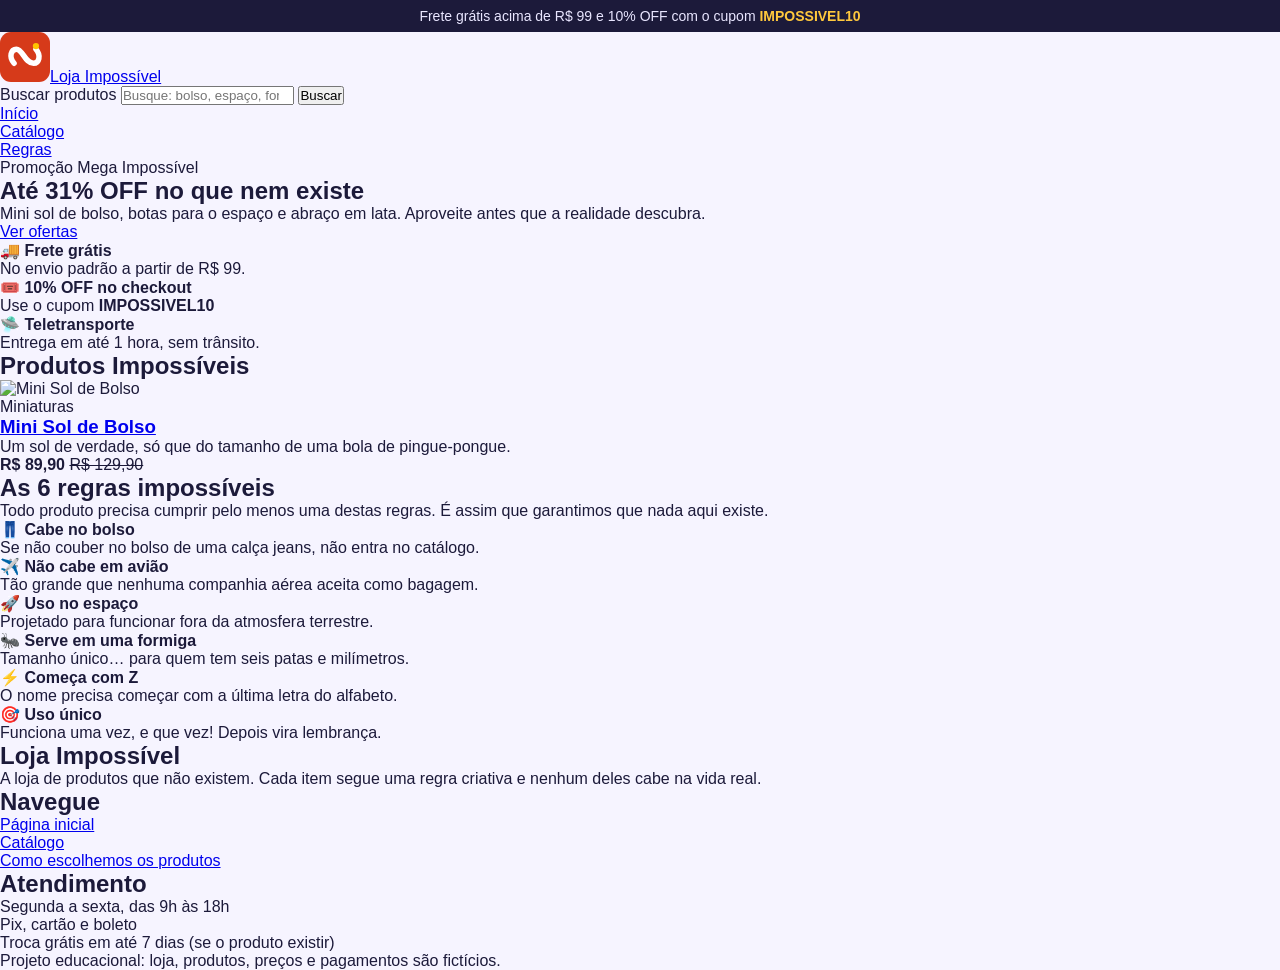
==== index.html @ 180f4cc4 "Initial commit" ====
<!DOCTYPE html>
<html lang="pt-br">
<head>
    <meta charset="UTF-8">
    <meta name="viewport" content="width=device-width, initial-scale=1.0">
    <title>Loja Impossível</title>
    <link rel="stylesheet" href="css/styles.css">
    <link rel="icon" href="img/favicon.svg" type="image/svg+xml">
</head>
<body>

    <p class="faixa-promo">
        Frete grátis acima de R$ 99 e 10% OFF com o cupom <strong>IMPOSSIVEL10</strong>
    </p>

    <header>

        <a href="index.html"><img src="img/favicon.svg" alt="" height="50">Loja Impossível</a>
        
        <form action="index.html">
            <label for="busca">Buscar produtos</label>
            <input type="search" id="busca" name="busca" placeholder="Busque: bolso, espaço, formiga...">
            <button>Buscar</button>
        </form>

        <nav>
            <ul>
                <li><a href="index.html">Início</a></li>
                <li><a href="index.html#catalogo">Catálogo</a></li>
                <li><a href="index.html#regras">Regras</a></li>
            </ul>
        </nav>

    </header>

    <main>

        <section>

            <p>Promoção Mega Impossível</p>
            <h1>Até 31% OFF no que nem existe</h1>
            <p>Mini sol de bolso, botas para o espaço e abraço em lata. Aproveite antes que a realidade descubra.</p>
            <a href="#catalogo">Ver ofertas</a>
            <img src="https://placehold.co/600x500" alt="">
        </section>

        <ul aria-label="Vantagens">
            <li>
                <span aria-hidden="true">🚚</span>
                <strong>Frete grátis</strong>
                <p>No envio padrão a partir de R$ 99.</p>
            </li>
            <li>
                <span aria-hidden="true">🎟️</span>
                <strong>10% OFF no checkout</strong>
                <p>Use o cupom <strong>IMPOSSIVEL10</strong></p>
            </li>
            <li>
                <span aria-hidden="true">🛸</span>
                <strong>Teletransporte</strong>
                <p>Entrega em até 1 hora, sem trânsito.</p>
            </li>
        </ul>


        <section id="catalogo">
            <h2>Produtos Impossíveis</h2>
            <article>
                <img src="https://placehold.co/200x200" alt="Mini Sol de Bolso">
                <p>Miniaturas</p>
                <h3><a href="pages/produto.html">Mini Sol de Bolso</a></h3>
                <p>Um sol de verdade, só que do tamanho de uma bola de pingue-pongue.</p>
                <p>
                    <strong>R$ 89,90</strong>
                    <s>R$ 129,90</s>
                </p>

            </article>
            
        </section>

        <section id="regras">
            <h2>As 6 regras impossíveis</h2>
            <p>Todo produto precisa cumprir pelo menos uma destas regras. É assim que garantimos que nada aqui existe.</p>

            <ul>
                <li>
                    <span aria-hidden="true">👖</span>
                    <strong>Cabe no bolso</strong>
                    <p>Se não couber no bolso de uma calça jeans, não entra no catálogo.</p>
                </li>

                <li>
                    <span aria-hidden="true">✈️</span>
                    <strong>Não cabe em avião</strong>
                    <p>Tão grande que nenhuma companhia aérea aceita como bagagem.</p>
                </li>

                <li>
                    <span aria-hidden="true">🚀</span>
                    <strong>Uso no espaço</strong>
                    <p>Projetado para funcionar fora da atmosfera terrestre.</p>
                </li>

                <li>
                    <span aria-hidden="true">🐜</span>
                    <strong>Serve em uma formiga</strong>
                    <p>Tamanho único… para quem tem seis patas e milímetros.</p>
                </li>

                <li>
                    <span aria-hidden="true">⚡</span>
                    <strong>Começa com Z</strong>
                    <p>O nome precisa começar com a última letra do alfabeto.</p>
                </li>

                <li>
                    <span aria-hidden="true">🎯</span>
                    <strong>Uso único</strong>
                    <p>Funciona uma vez, e que vez! Depois vira lembrança.</p>
                </li>
            </ul>

        </section>
        
    </main>

    <footer>

        <section>
            <h2>Loja Impossível</h2>
            <p>A loja de produtos que não existem. Cada item segue uma regra criativa e nenhum deles cabe na vida real.</p>
        </section>

        <nav>
            <h2>Navegue</h2>
            <ul>
                <li><a href="index.html">Página inicial</a></li>
                <li><a href="index.html#catalogo">Catálogo</a></li>
                <li><a href="index.html#regras">Como escolhemos os produtos</a></li>
            </ul>
        </nav>

        <section>
            <h2>Atendimento</h2>
            <ul>
                <li>Segunda a sexta, das 9h às 18h</li>
                <li>Pix, cartão e boleto</li>
                <li>Troca grátis em até 7 dias (se o produto existir)</li>
            </ul>
        </section>

        <p>Projeto educacional: loja, produtos, preços e pagamentos são fictícios.</p>

    </footer>

</body>
</html>
---- css/styles.css ----
* {
    margin: 0;
    padding: 0;
    box-sizing: border-box;
}

body {
    font-family: Arial, sans-serif;
    color: #1c1a3a;
    background-color: #f6f4ff;
}

.faixa-promo {
    background-color: #1c1a3a;
    color: #e9e6ff;
    text-align: center;
    font-size: 14px;
    padding: 8px 16px;
}

.faixa-promo strong {
    color: #ffc83d;
}
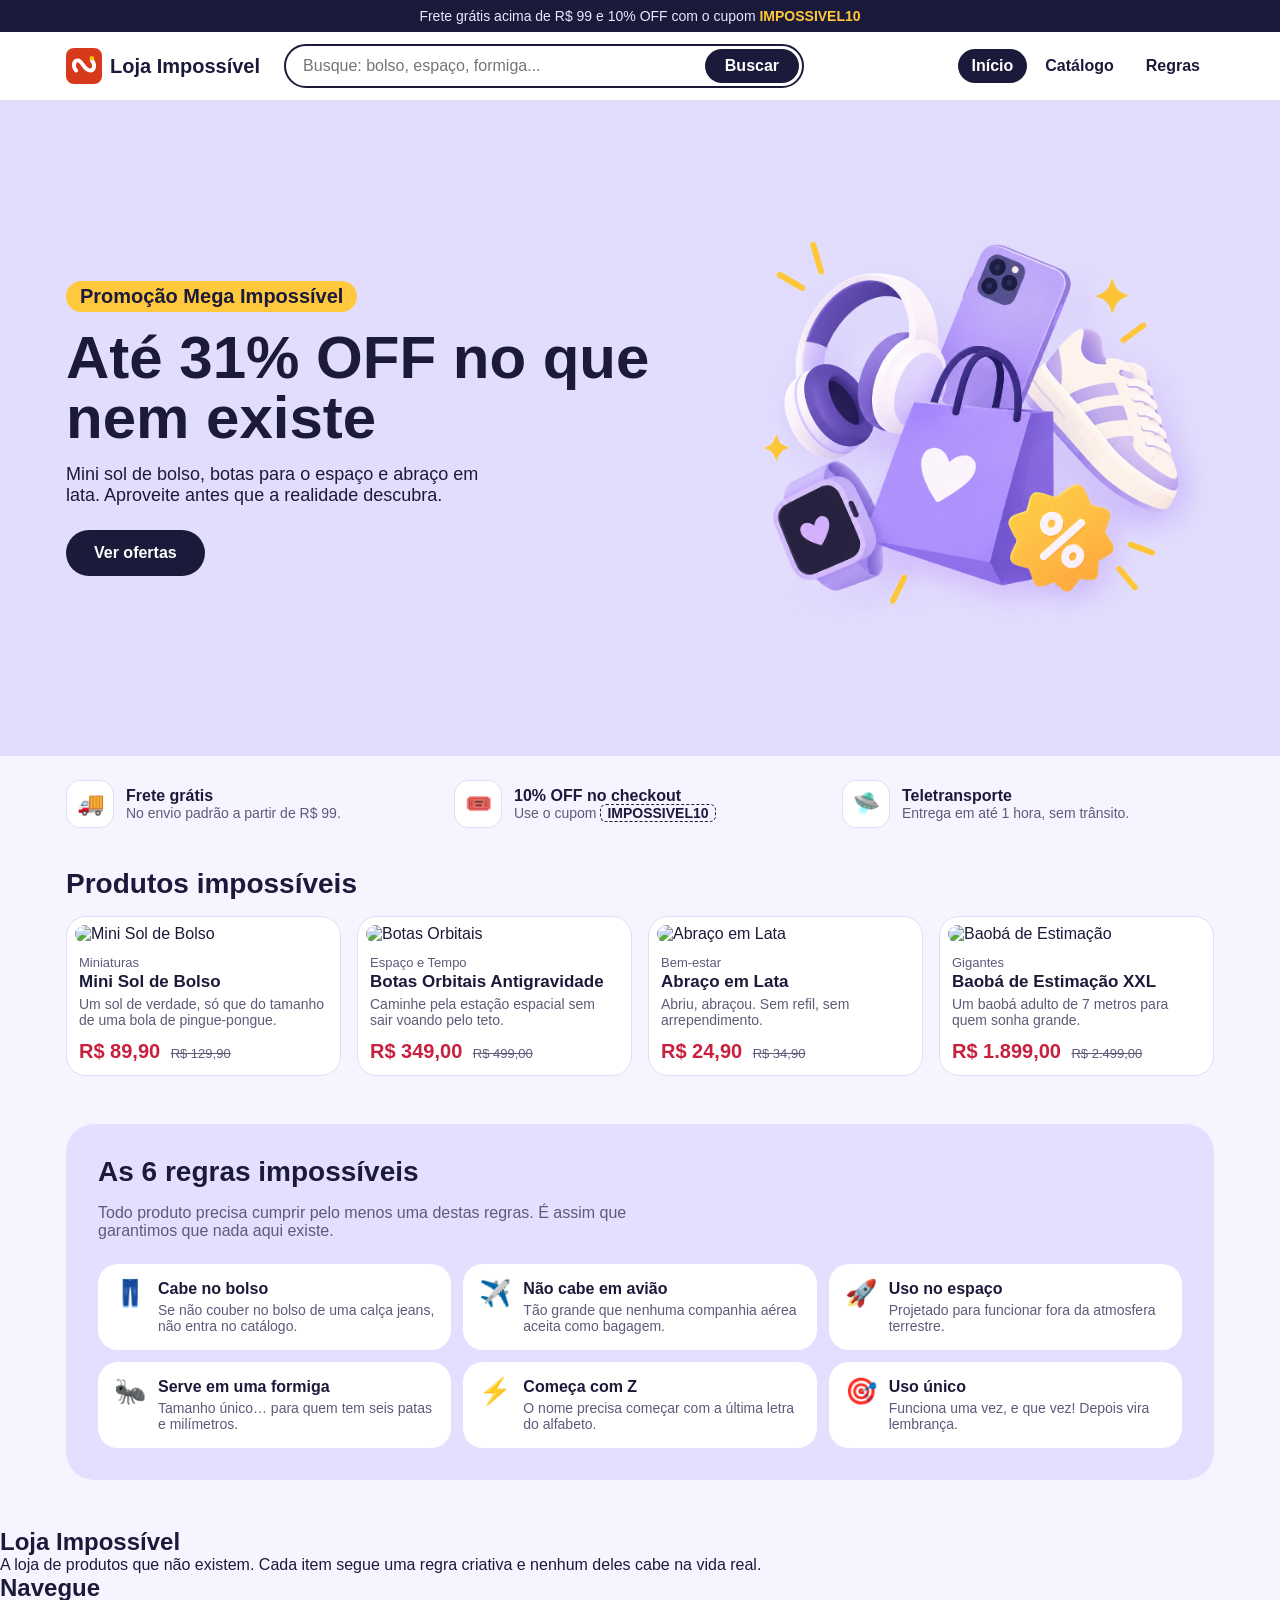
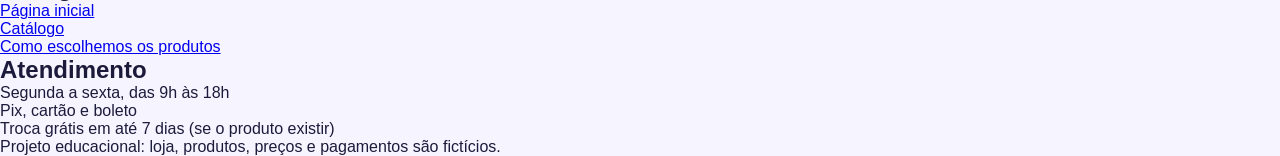
==== commit 53bec778: "Acrescimo do css" ====
--- a/index.html
+++ b/index.html
@@ -14,115 +14,171 @@
     </p>
 
     <header>
-
-        <a href="index.html"><img src="img/favicon.svg" alt="" height="50">Loja Impossível</a>
-        
-        <form action="index.html">
-            <label for="busca">Buscar produtos</label>
-            <input type="search" id="busca" name="busca" placeholder="Busque: bolso, espaço, formiga...">
-            <button>Buscar</button>
-        </form>
-
-        <nav>
-            <ul>
-                <li><a href="index.html">Início</a></li>
-                <li><a href="index.html#catalogo">Catálogo</a></li>
-                <li><a href="index.html#regras">Regras</a></li>
-            </ul>
-        </nav>
-
+        <div class="container cabecalho-linha">
+
+            <a class="logo" href="index.html"><img src="img/favicon.svg" alt="">Loja Impossível</a>
+
+            <form class="busca" action="index.html">
+                <label class="sr-only" for="busca">Buscar produtos</label>
+                <input type="search" id="busca" name="busca" placeholder="Busque: bolso, espaço, formiga...">
+                <button>Buscar</button>
+            </form>
+
+            <nav class="menu">
+                <ul>
+                    <li><a href="index.html" aria-current="page">Início</a></li>
+                    <li><a href="index.html#catalogo">Catálogo</a></li>
+                    <li><a href="index.html#regras">Regras</a></li>
+                </ul>
+            </nav>
+
+        </div>
     </header>
 
     <main>
 
-        <section>
-
-            <p>Promoção Mega Impossível</p>
-            <h1>Até 31% OFF no que nem existe</h1>
-            <p>Mini sol de bolso, botas para o espaço e abraço em lata. Aproveite antes que a realidade descubra.</p>
-            <a href="#catalogo">Ver ofertas</a>
-            <img src="https://placehold.co/600x500" alt="">
+        <section class="destaque">
+            <div class="container destaque-conteudo">
+                <div class="destaque-texto">
+                    <p class="destaque-selo">Promoção Mega Impossível</p>
+                    <h1>Até 31% OFF no que nem existe</h1>
+                    <p class="destaque-descricao">Mini sol de bolso, botas para o espaço e abraço em lata. Aproveite antes que a realidade descubra.</p>
+                    <a class="botao" href="#catalogo">Ver ofertas</a>
+                </div>
+                <img src="img/produtos.png" alt="">
+            </div>
         </section>
 
-        <ul aria-label="Vantagens">
-            <li>
-                <span aria-hidden="true">🚚</span>
-                <strong>Frete grátis</strong>
-                <p>No envio padrão a partir de R$ 99.</p>
-            </li>
-            <li>
-                <span aria-hidden="true">🎟️</span>
-                <strong>10% OFF no checkout</strong>
-                <p>Use o cupom <strong>IMPOSSIVEL10</strong></p>
-            </li>
-            <li>
-                <span aria-hidden="true">🛸</span>
-                <strong>Teletransporte</strong>
-                <p>Entrega em até 1 hora, sem trânsito.</p>
-            </li>
-        </ul>
-
-
-        <section id="catalogo">
-            <h2>Produtos Impossíveis</h2>
-            <article>
-                <img src="https://placehold.co/200x200" alt="Mini Sol de Bolso">
-                <p>Miniaturas</p>
-                <h3><a href="pages/produto.html">Mini Sol de Bolso</a></h3>
-                <p>Um sol de verdade, só que do tamanho de uma bola de pingue-pongue.</p>
-                <p>
-                    <strong>R$ 89,90</strong>
-                    <s>R$ 129,90</s>
-                </p>
-
-            </article>
-            
-        </section>
-
-        <section id="regras">
-            <h2>As 6 regras impossíveis</h2>
-            <p>Todo produto precisa cumprir pelo menos uma destas regras. É assim que garantimos que nada aqui existe.</p>
-
-            <ul>
+        <div class="container">
+
+            <ul class="vantagens" aria-label="Vantagens">
                 <li>
-                    <span aria-hidden="true">👖</span>
-                    <strong>Cabe no bolso</strong>
-                    <p>Se não couber no bolso de uma calça jeans, não entra no catálogo.</p>
+                    <span class="vantagens-icone" aria-hidden="true">🚚</span>
+                    <div>
+                        <strong>Frete grátis</strong>
+                        <p>No envio padrão a partir de R$ 99.</p>
+                    </div>
                 </li>
-
                 <li>
-                    <span aria-hidden="true">✈️</span>
-                    <strong>Não cabe em avião</strong>
-                    <p>Tão grande que nenhuma companhia aérea aceita como bagagem.</p>
+                    <span class="vantagens-icone" aria-hidden="true">🎟️</span>
+                    <div>
+                        <strong>10% OFF no checkout</strong>
+                        <p>Use o cupom <strong>IMPOSSIVEL10</strong></p>
+                    </div>
                 </li>
-
                 <li>
-                    <span aria-hidden="true">🚀</span>
-                    <strong>Uso no espaço</strong>
-                    <p>Projetado para funcionar fora da atmosfera terrestre.</p>
-                </li>
-
-                <li>
-                    <span aria-hidden="true">🐜</span>
-                    <strong>Serve em uma formiga</strong>
-                    <p>Tamanho único… para quem tem seis patas e milímetros.</p>
-                </li>
-
-                <li>
-                    <span aria-hidden="true">⚡</span>
-                    <strong>Começa com Z</strong>
-                    <p>O nome precisa começar com a última letra do alfabeto.</p>
-                </li>
-
-                <li>
-                    <span aria-hidden="true">🎯</span>
-                    <strong>Uso único</strong>
-                    <p>Funciona uma vez, e que vez! Depois vira lembrança.</p>
+                    <span class="vantagens-icone" aria-hidden="true">🛸</span>
+                    <div>
+                        <strong>Teletransporte</strong>
+                        <p>Entrega em até 1 hora, sem trânsito.</p>
+                    </div>
                 </li>
             </ul>
 
-        </section>
-        
+            <section class="secao" id="catalogo">
+                <h2>Produtos impossíveis</h2>
+
+                <div class="produtos">
+
+                    <article class="card">
+                        <img src="https://placehold.co/600x600" alt="Mini Sol de Bolso">
+                        <p class="card-categoria">Miniaturas</p>
+                        <h3 class="card-titulo"><a href="pages/produto.html">Mini Sol de Bolso</a></h3>
+                        <p class="card-descricao">Um sol de verdade, só que do tamanho de uma bola de pingue-pongue.</p>
+                        <p class="card-preco">
+                            <strong>R$ 89,90</strong>
+                            <s>R$ 129,90</s>
+                        </p>
+                    </article>
+
+                    <article class="card">
+                        <img src="https://placehold.co/600x600" alt="Botas Orbitais">
+                        <p class="card-categoria">Espaço e Tempo</p>
+                        <h3 class="card-titulo"><a href="pages/produto.html">Botas Orbitais Antigravidade</a></h3>
+                        <p class="card-descricao">Caminhe pela estação espacial sem sair voando pelo teto.</p>
+                        <p class="card-preco">
+                            <strong>R$ 349,00</strong>
+                            <s>R$ 499,00</s>
+                        </p>
+                    </article>
+
+                    <article class="card">
+                        <img src="https://placehold.co/600x600" alt="Abraço em Lata">
+                        <p class="card-categoria">Bem-estar</p>
+                        <h3 class="card-titulo"><a href="pages/produto.html">Abraço em Lata</a></h3>
+                        <p class="card-descricao">Abriu, abraçou. Sem refil, sem arrependimento.</p>
+                        <p class="card-preco">
+                            <strong>R$ 24,90</strong>
+                            <s>R$ 34,90</s>
+                        </p>
+                    </article>
+
+                    <article class="card">
+                        <img src="https://placehold.co/600x600" alt="Baobá de Estimação">
+                        <p class="card-categoria">Gigantes</p>
+                        <h3 class="card-titulo"><a href="pages/produto.html">Baobá de Estimação XXL</a></h3>
+                        <p class="card-descricao">Um baobá adulto de 7 metros para quem sonha grande.</p>
+                        <p class="card-preco">
+                            <strong>R$ 1.899,00</strong>
+                            <s>R$ 2.499,00</s>
+                        </p>
+                    </article>
+
+                </div>
+            </section>
+
+            <section class="secao regras" id="regras">
+                <h2>As 6 regras impossíveis</h2>
+                <p class="regras-intro">Todo produto precisa cumprir pelo menos uma destas regras. É assim que garantimos que nada aqui existe.</p>
+
+                <ul class="regras-lista">
+                    <li>
+                        <span class="regras-icone" aria-hidden="true">👖</span>
+                        <div>
+                            <strong>Cabe no bolso</strong>
+                            <p>Se não couber no bolso de uma calça jeans, não entra no catálogo.</p>
+                        </div>
+                    </li>
+                    <li>
+                        <span class="regras-icone" aria-hidden="true">✈️</span>
+                        <div>
+                            <strong>Não cabe em avião</strong>
+                            <p>Tão grande que nenhuma companhia aérea aceita como bagagem.</p>
+                        </div>
+                    </li>
+                    <li>
+                        <span class="regras-icone" aria-hidden="true">🚀</span>
+                        <div>
+                            <strong>Uso no espaço</strong>
+                            <p>Projetado para funcionar fora da atmosfera terrestre.</p>
+                        </div>
+                    </li>
+                    <li>
+                        <span class="regras-icone" aria-hidden="true">🐜</span>
+                        <div>
+                            <strong>Serve em uma formiga</strong>
+                            <p>Tamanho único… para quem tem seis patas e milímetros.</p>
+                        </div>
+                    </li>
+                    <li>
+                        <span class="regras-icone" aria-hidden="true">⚡</span>
+                        <div>
+                            <strong>Começa com Z</strong>
+                            <p>O nome precisa começar com a última letra do alfabeto.</p>
+                        </div>
+                    </li>
+                    <li>
+                        <span class="regras-icone" aria-hidden="true">🎯</span>
+                        <div>
+                            <strong>Uso único</strong>
+                            <p>Funciona uma vez, e que vez! Depois vira lembrança.</p>
+                        </div>
+                    </li>
+                </ul>
+            </section>
+
+        </div>
+
     </main>
 
     <footer>
--- a/css/styles.css
+++ b/css/styles.css
@@ -1,3 +1,5 @@
+/* ========== Base ========== */
+
 * {
     margin: 0;
     padding: 0;
@@ -9,6 +11,43 @@
     color: #1c1a3a;
     background-color: #f6f4ff;
 }
+
+img {
+    display: block;
+    max-width: 100%;
+}
+
+.container {
+    max-width: 1180px;
+    margin: 0 auto;
+    padding: 0 16px;
+}
+
+.sr-only {
+    position: absolute;
+    width: 1px;
+    height: 1px;
+    overflow: hidden;
+    clip: rect(0, 0, 0, 0);
+    white-space: nowrap;
+}
+
+.botao {
+    display: inline-block;
+    padding: 14px 28px;
+    border-radius: 999px;
+    background-color: #1c1a3a;
+    color: #ffffff;
+    font-weight: bold;
+    text-decoration: none;
+}
+
+.botao:hover {
+    background-color: #2e2b57;
+}
+
+
+/* ========== Faixa de promoção ========== */
 
 .faixa-promo {
     background-color: #1c1a3a;
@@ -20,4 +59,312 @@
 
 .faixa-promo strong {
     color: #ffc83d;
+}
+
+
+/* ========== Cabeçalho ========== */
+
+header {
+    padding: 12px 0;
+    background-color: #ffffff;
+    border-bottom: 1px solid #e2ddf5;
+}
+
+.cabecalho-linha {
+    display: flex;
+    align-items: center;
+    gap: 24px;
+}
+
+.logo {
+    display: flex;
+    align-items: center;
+    gap: 8px;
+    color: #1c1a3a;
+    text-decoration: none;
+    font-weight: bold;
+    font-size: 20px;
+}
+
+.logo img {
+    width: 36px;
+    height: 36px;
+}
+
+.busca {
+    flex: 1;
+    max-width: 520px;
+    display: flex;
+    background-color: #ffffff;
+    border: 2px solid #1c1a3a;
+    border-radius: 999px;
+    padding: 3px;
+}
+
+.busca input {
+    flex: 1;
+    border: 0;
+    padding: 8px 14px;
+    font: inherit;
+    background-color: transparent;
+}
+
+.busca input:focus {
+    outline: none;
+}
+
+.busca:focus-within {
+    outline: 3px solid #c9c0ff;
+}
+
+.busca button {
+    border: 0;
+    border-radius: 999px;
+    padding: 0 20px;
+    background-color: #1c1a3a;
+    color: #ffffff;
+    font: inherit;
+    font-weight: bold;
+    cursor: pointer;
+}
+
+.busca button:hover {
+    background-color: #2e2b57;
+}
+
+.menu {
+    margin-left: auto;
+}
+
+.menu ul {
+    display: flex;
+    gap: 4px;
+    list-style: none;
+}
+
+.menu a {
+    display: block;
+    padding: 8px 14px;
+    border-radius: 999px;
+    color: #1c1a3a;
+    text-decoration: none;
+    font-weight: bold;
+}
+
+.menu a:hover {
+    background-color: #e4dfff;
+}
+
+.menu a[aria-current="page"] {
+    background-color: #1c1a3a;
+    color: #ffffff;
+}
+
+
+/* ========== Destaque ========== */
+
+.destaque {
+    padding: 48px 0;
+    background-color: #E2DDFD;
+}
+
+.destaque-conteudo {
+    display: flex;
+    align-items: center;
+    gap: 32px;
+}
+
+.destaque-texto {
+    flex: 1;
+}
+
+.destaque img {
+    width: 45%;
+    border-radius: 20px;
+}
+
+.destaque-selo {
+    display: inline-block;
+    background-color: #ffc83d;
+    padding: 4px 14px;
+    border-radius: 999px;
+    font-size: 20px;
+    font-weight: bold;
+    margin-bottom: 16px;
+}
+
+.destaque h1 {
+    font-size: 60px;
+    line-height: 1;
+    margin-bottom: 16px;
+}
+
+.destaque-descricao {
+    font-size: 18px;
+    max-width: 420px;
+    margin-bottom: 24px;
+}
+
+
+/* ========== Vantagens ========== */
+
+.vantagens {
+    display: grid;
+    grid-template-columns: repeat(3, 1fr);
+    gap: 16px;
+    list-style: none;
+    margin: 24px 0 40px;
+}
+
+.vantagens li {
+    display: flex;
+    align-items: center;
+    gap: 12px;
+}
+
+.vantagens-icone {
+    display: flex;
+    align-items: center;
+    justify-content: center;
+    flex: none;
+    width: 48px;
+    height: 48px;
+    background-color: #ffffff;
+    border: 1px solid #e2ddf5;
+    border-radius: 14px;
+    font-size: 22px;
+}
+
+.vantagens p {
+    font-size: 14px;
+    color: #5d5a7a;
+}
+
+.vantagens p strong {
+    padding: 0 6px;
+    border: 1.5px dashed #1c1a3a;
+    border-radius: 6px;
+    color: #1c1a3a;
+}
+
+
+/* ========== Seções do main ========== */
+
+.secao {
+    margin-bottom: 48px;
+}
+
+main h2 {
+    font-size: 28px;
+    margin-bottom: 16px;
+}
+
+
+/* ========== Catálogo ========== */
+
+.produtos {
+    display: grid;
+    grid-template-columns: repeat(4, 1fr);
+    gap: 16px;
+}
+
+.card {
+    display: flex;
+    flex-direction: column;
+    padding: 8px;
+    background-color: #ffffff;
+    border: 1px solid #e2ddf5;
+    border-radius: 20px;
+}
+
+.card img {
+    width: 100%;
+    border-radius: 14px;
+}
+
+.card-categoria {
+    margin: 12px 4px 2px;
+    font-size: 13px;
+    color: #5d5a7a;
+}
+
+.card-titulo {
+    margin: 0 4px 4px;
+    font-size: 17px;
+}
+
+.card-titulo a {
+    color: #1c1a3a;
+    text-decoration: none;
+}
+
+.card-titulo a:hover {
+    text-decoration: underline;
+}
+
+.card-descricao {
+    margin: 0 4px 12px;
+    font-size: 14px;
+    color: #5d5a7a;
+}
+
+.card-preco {
+    margin: auto 4px 4px;
+}
+
+.card-preco strong {
+    font-size: 20px;
+    color: #c8213f;
+}
+
+.card-preco s {
+    margin-left: 6px;
+    font-size: 13px;
+    color: #5d5a7a;
+}
+
+/* ========== Regras ========== */
+
+.regras {
+    padding: 32px;
+    background-color: #e4dfff;
+    border-radius: 28px;
+}
+
+.regras-intro {
+    max-width: 560px;
+    margin-bottom: 24px;
+    color: #5d5a7a;
+}
+
+.regras-lista {
+    display: grid;
+    grid-template-columns: repeat(3, 1fr);
+    gap: 12px;
+    list-style: none;
+}
+
+
+.regras-lista li {
+    display: flex;
+    align-items: flex-start;
+    gap: 12px;
+    padding: 16px;
+    background-color: #ffffff;
+    border-radius: 20px;
+}
+
+.regras-icone {
+    font-size: 26px;
+    line-height: 1;
+}
+
+.regras-lista strong {
+    display: block;
+    margin-bottom: 4px;
+}
+
+.regras-lista p {
+    font-size: 14px;
+    color: #5d5a7a;
 }
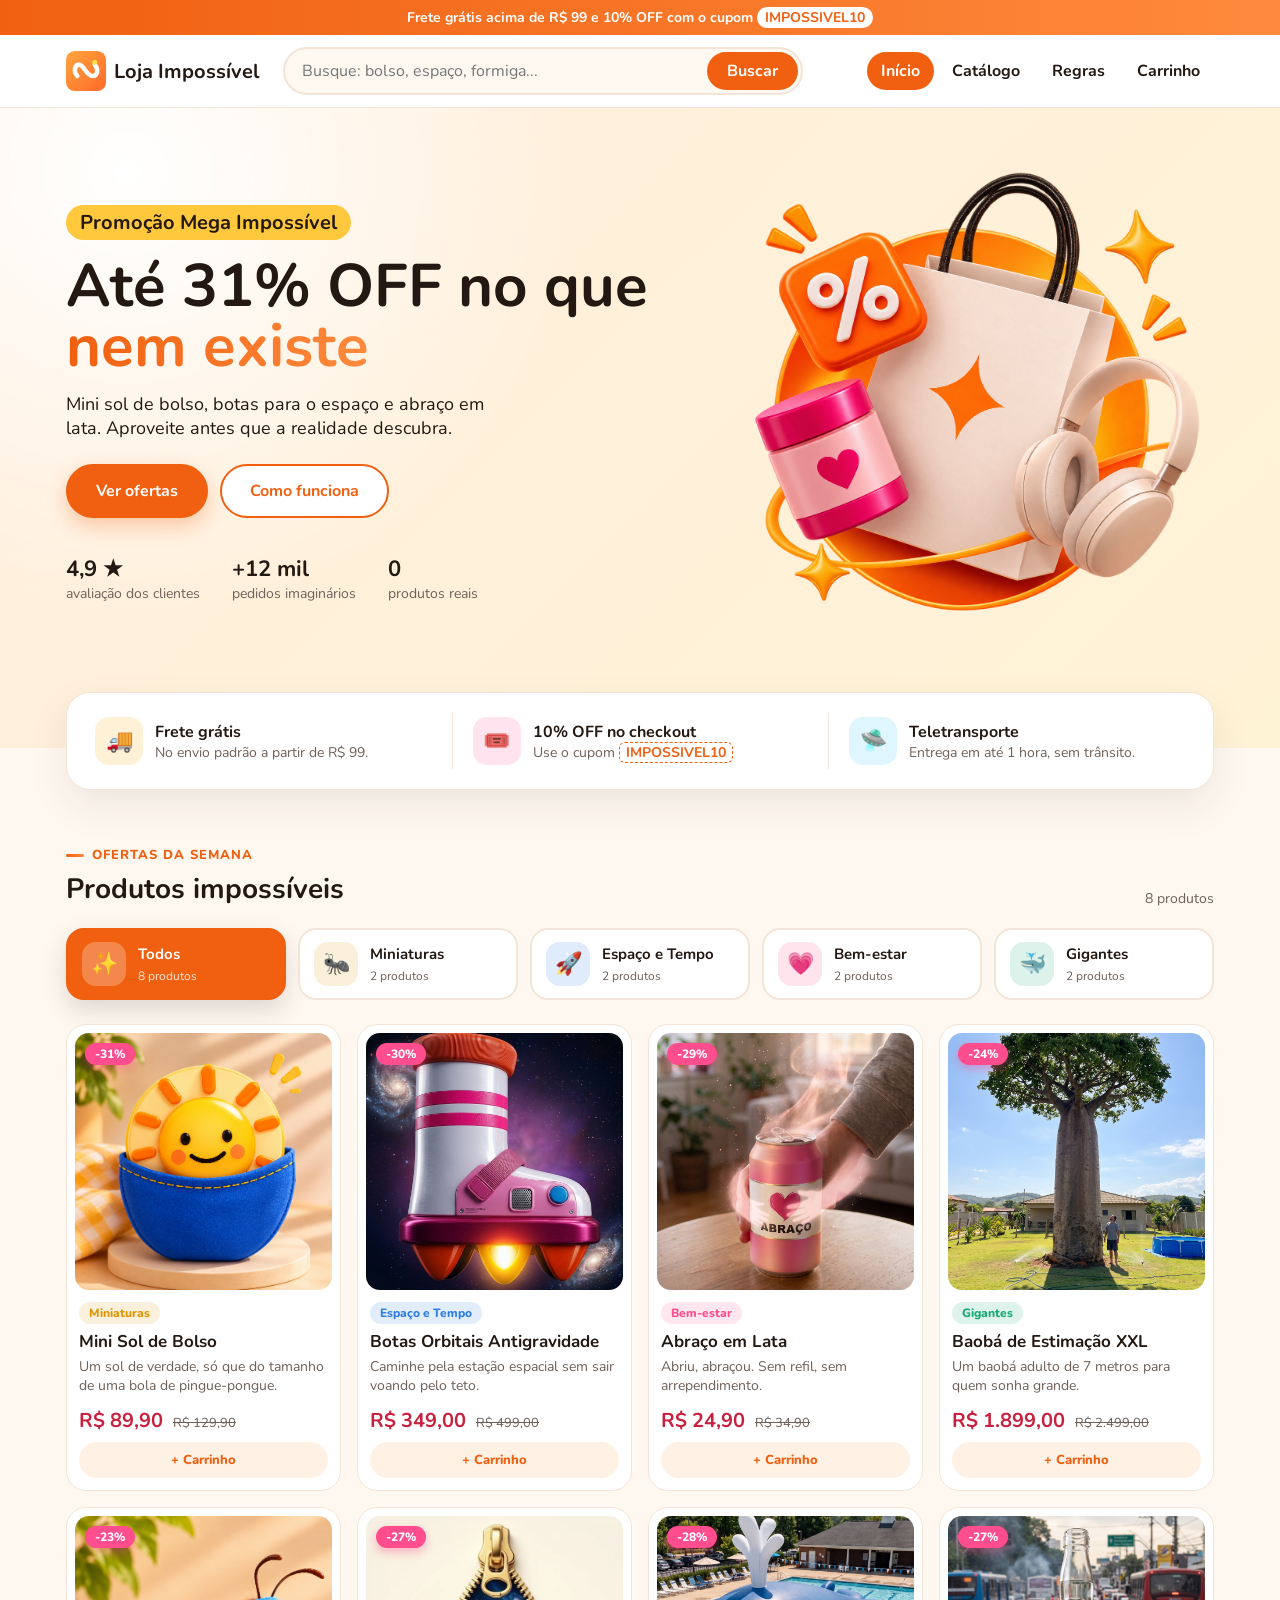
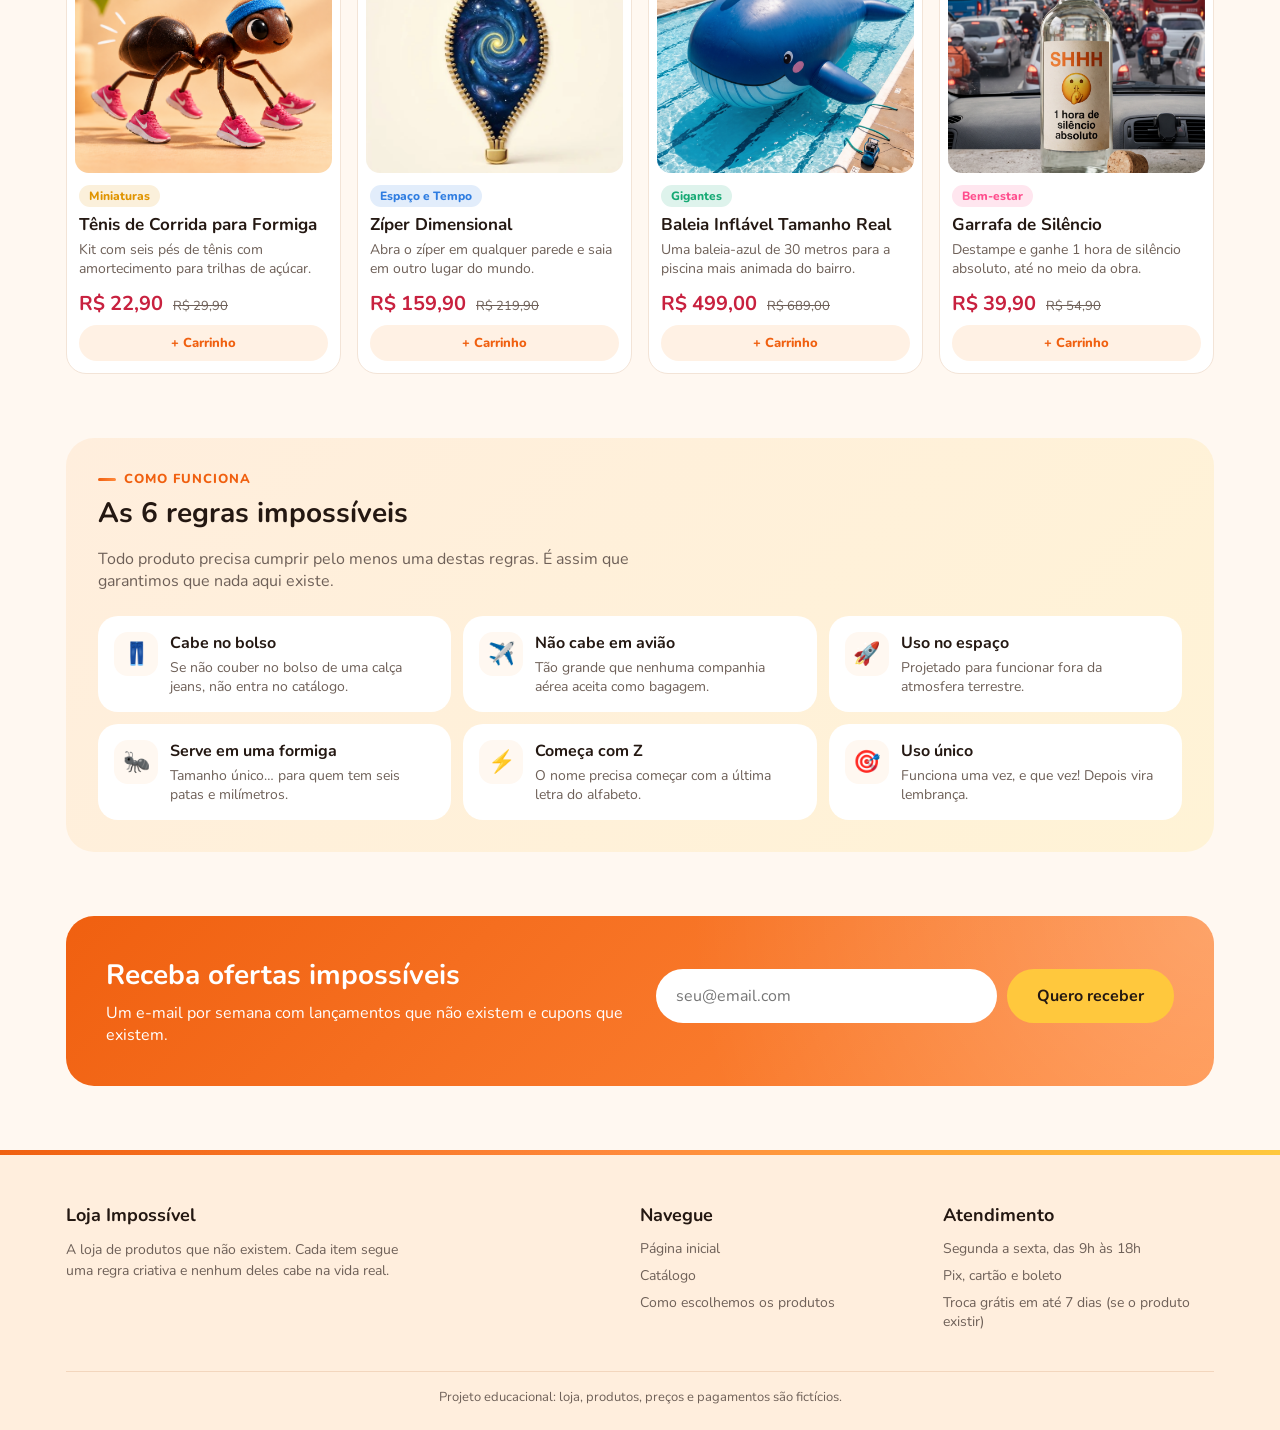
==== commit 3637edd4: "Conclusão do projeto - loja escola" ====
--- a/index.html
+++ b/index.html
@@ -4,6 +4,9 @@
     <meta charset="UTF-8">
     <meta name="viewport" content="width=device-width, initial-scale=1.0">
     <title>Loja Impossível</title>
+    <link rel="preconnect" href="https://fonts.googleapis.com">
+    <link rel="preconnect" href="https://fonts.gstatic.com" crossorigin>
+    <link rel="stylesheet" href="https://fonts.googleapis.com/css2?family=Nunito:wght@400;700;800&display=swap">
     <link rel="stylesheet" href="css/styles.css">
     <link rel="icon" href="img/favicon.svg" type="image/svg+xml">
 </head>
@@ -29,6 +32,7 @@
                     <li><a href="index.html" aria-current="page">Início</a></li>
                     <li><a href="index.html#catalogo">Catálogo</a></li>
                     <li><a href="index.html#regras">Regras</a></li>
+                    <li><a href="pages/checkout.html">Carrinho <span class="carrinho-contador" hidden>0</span></a></li>
                 </ul>
             </nav>
 
@@ -41,11 +45,19 @@
             <div class="container destaque-conteudo">
                 <div class="destaque-texto">
                     <p class="destaque-selo">Promoção Mega Impossível</p>
-                    <h1>Até 31% OFF no que nem existe</h1>
+                    <h1>Até 31% OFF no que <span class="destaque-cor">nem existe</span></h1>
                     <p class="destaque-descricao">Mini sol de bolso, botas para o espaço e abraço em lata. Aproveite antes que a realidade descubra.</p>
-                    <a class="botao" href="#catalogo">Ver ofertas</a>
+                    <div class="destaque-botoes">
+                        <a class="botao" href="#catalogo">Ver ofertas</a>
+                        <a class="botao botao-claro" href="#regras">Como funciona</a>
+                    </div>
+                    <ul class="destaque-provas">
+                        <li><strong>4,9 ★</strong> avaliação dos clientes</li>
+                        <li><strong>+12 mil</strong> pedidos imaginários</li>
+                        <li><strong>0</strong> produtos reais</li>
+                    </ul>
                 </div>
-                <img src="img/produtos.png" alt="">
+                <img class="destaque-imagem" src="img/sacola.png" alt="Sacola de compras cercada de ofertas: selo de desconto, pote com coração e fone de ouvido">
             </div>
         </section>
 
@@ -76,58 +88,23 @@
             </ul>
 
             <section class="secao" id="catalogo">
-                <h2>Produtos impossíveis</h2>
-
-                <div class="produtos">
-
-                    <article class="card">
-                        <img src="https://placehold.co/600x600" alt="Mini Sol de Bolso">
-                        <p class="card-categoria">Miniaturas</p>
-                        <h3 class="card-titulo"><a href="pages/produto.html">Mini Sol de Bolso</a></h3>
-                        <p class="card-descricao">Um sol de verdade, só que do tamanho de uma bola de pingue-pongue.</p>
-                        <p class="card-preco">
-                            <strong>R$ 89,90</strong>
-                            <s>R$ 129,90</s>
-                        </p>
-                    </article>
-
-                    <article class="card">
-                        <img src="https://placehold.co/600x600" alt="Botas Orbitais">
-                        <p class="card-categoria">Espaço e Tempo</p>
-                        <h3 class="card-titulo"><a href="pages/produto.html">Botas Orbitais Antigravidade</a></h3>
-                        <p class="card-descricao">Caminhe pela estação espacial sem sair voando pelo teto.</p>
-                        <p class="card-preco">
-                            <strong>R$ 349,00</strong>
-                            <s>R$ 499,00</s>
-                        </p>
-                    </article>
-
-                    <article class="card">
-                        <img src="https://placehold.co/600x600" alt="Abraço em Lata">
-                        <p class="card-categoria">Bem-estar</p>
-                        <h3 class="card-titulo"><a href="pages/produto.html">Abraço em Lata</a></h3>
-                        <p class="card-descricao">Abriu, abraçou. Sem refil, sem arrependimento.</p>
-                        <p class="card-preco">
-                            <strong>R$ 24,90</strong>
-                            <s>R$ 34,90</s>
-                        </p>
-                    </article>
-
-                    <article class="card">
-                        <img src="https://placehold.co/600x600" alt="Baobá de Estimação">
-                        <p class="card-categoria">Gigantes</p>
-                        <h3 class="card-titulo"><a href="pages/produto.html">Baobá de Estimação XXL</a></h3>
-                        <p class="card-descricao">Um baobá adulto de 7 metros para quem sonha grande.</p>
-                        <p class="card-preco">
-                            <strong>R$ 1.899,00</strong>
-                            <s>R$ 2.499,00</s>
-                        </p>
-                    </article>
-
+                <div class="secao-topo">
+                    <div>
+                        <p class="secao-rotulo">Ofertas da semana</p>
+                        <h2>Produtos impossíveis</h2>
+                    </div>
+                    <p class="catalogo-contagem"></p>
                 </div>
+
+                <div class="filtros" role="group" aria-label="Filtrar por categoria"></div>
+
+                <div class="produtos"></div>
+
+                <p class="catalogo-vazio" hidden>Nenhum produto encontrado. Tente outra palavra ou categoria.</p>
             </section>
 
             <section class="secao regras" id="regras">
+                <p class="secao-rotulo">Como funciona</p>
                 <h2>As 6 regras impossíveis</h2>
                 <p class="regras-intro">Todo produto precisa cumprir pelo menos uma destas regras. É assim que garantimos que nada aqui existe.</p>
 
@@ -177,38 +154,61 @@
                 </ul>
             </section>
 
+            <section class="secao novidades">
+                <div class="novidades-texto">
+                    <h2>Receba ofertas impossíveis</h2>
+                    <p>Um e-mail por semana com lançamentos que não existem e cupons que existem.</p>
+                </div>
+                <form class="novidades-form" novalidate>
+                    <label class="sr-only" for="novidades-email">Seu e-mail</label>
+                    <input type="email" id="novidades-email" name="email" placeholder="seu@email.com">
+                    <button class="botao" type="submit">Quero receber</button>
+                    <p class="novidades-mensagem" role="status"></p>
+                </form>
+            </section>
+
         </div>
 
     </main>
 
     <footer>
-
-        <section>
-            <h2>Loja Impossível</h2>
-            <p>A loja de produtos que não existem. Cada item segue uma regra criativa e nenhum deles cabe na vida real.</p>
-        </section>
-
-        <nav>
-            <h2>Navegue</h2>
-            <ul>
-                <li><a href="index.html">Página inicial</a></li>
-                <li><a href="index.html#catalogo">Catálogo</a></li>
-                <li><a href="index.html#regras">Como escolhemos os produtos</a></li>
-            </ul>
-        </nav>
-
-        <section>
-            <h2>Atendimento</h2>
-            <ul>
-                <li>Segunda a sexta, das 9h às 18h</li>
-                <li>Pix, cartão e boleto</li>
-                <li>Troca grátis em até 7 dias (se o produto existir)</li>
-            </ul>
-        </section>
-
-        <p>Projeto educacional: loja, produtos, preços e pagamentos são fictícios.</p>
-
+        <div class="container">
+
+            <div class="rodape-grade">
+
+                <section>
+                    <h2>Loja Impossível</h2>
+                    <p>A loja de produtos que não existem. Cada item segue uma regra criativa e nenhum deles cabe na vida real.</p>
+                </section>
+
+                <nav>
+                    <h2>Navegue</h2>
+                    <ul>
+                        <li><a href="index.html">Página inicial</a></li>
+                        <li><a href="index.html#catalogo">Catálogo</a></li>
+                        <li><a href="index.html#regras">Como escolhemos os produtos</a></li>
+                    </ul>
+                </nav>
+
+                <section>
+                    <h2>Atendimento</h2>
+                    <ul>
+                        <li>Segunda a sexta, das 9h às 18h</li>
+                        <li>Pix, cartão e boleto</li>
+                        <li>Troca grátis em até 7 dias (se o produto existir)</li>
+                    </ul>
+                </section>
+
+            </div>
+
+            <p class="rodape-aviso">Projeto educacional: loja, produtos, preços e pagamentos são fictícios.</p>
+
+        </div>
     </footer>
+
+    <script src="js/produtos.js"></script>
+    <script src="js/carrinho.js"></script>
+    <script src="js/index.js"></script>
 
 </body>
 </html>
--- a/css/styles.css
+++ b/css/styles.css
@@ -7,9 +7,17 @@
 }
 
 body {
-    font-family: Arial, sans-serif;
-    color: #1c1a3a;
-    background-color: #f6f4ff;
+    font-family: "Nunito", Arial, sans-serif;
+    color: #241812;
+    background-color: #fff8f1;
+}
+
+[hidden] {
+    display: none !important;
+}
+
+button {
+    cursor: pointer;
 }
 
 img {
@@ -36,29 +44,73 @@
     display: inline-block;
     padding: 14px 28px;
     border-radius: 999px;
-    background-color: #1c1a3a;
+    border: 2px solid #f06010;
+    background-color: #f06010;
     color: #ffffff;
-    font-weight: bold;
+    font: inherit;
+    font-weight: bold;
+    text-align: center;
     text-decoration: none;
+    box-shadow: 0 8px 20px rgba(240, 96, 16, 0.3);
+    transition: background-color 0.2s, transform 0.2s;
 }
 
 .botao:hover {
-    background-color: #2e2b57;
+    background-color: #d44f08;
+    border-color: #d44f08;
+    transform: translateY(-2px);
+}
+
+.botao-claro {
+    background-color: #ffffff;
+    color: #f06010;
+    box-shadow: none;
+}
+
+.botao-claro:hover {
+    background-color: #fff1e4;
+    border-color: #f06010;
+}
+
+.botao-grande {
+    width: 100%;
+    padding: 18px;
+    font-size: 18px;
+}
+
+.painel {
+    padding: 24px;
+    background-color: #ffffff;
+    border: 1px solid #f3e4d7;
+    border-radius: 20px;
+}
+
+.pagina {
+    padding: 32px 0 56px;
+}
+
+.pagina-titulo {
+    margin-bottom: 24px;
+    font-size: 36px;
 }
 
 
 /* ========== Faixa de promoção ========== */
 
 .faixa-promo {
-    background-color: #1c1a3a;
-    color: #e9e6ff;
+    background-image: linear-gradient(90deg, #f06010, #ff8a3d);
+    color: #ffffff;
     text-align: center;
     font-size: 14px;
+    font-weight: bold;
     padding: 8px 16px;
 }
 
 .faixa-promo strong {
-    color: #ffc83d;
+    padding: 1px 8px;
+    border-radius: 999px;
+    background-color: #ffffff;
+    color: #f06010;
 }
 
 
@@ -67,7 +119,7 @@
 header {
     padding: 12px 0;
     background-color: #ffffff;
-    border-bottom: 1px solid #e2ddf5;
+    border-bottom: 1px solid #f3e4d7;
 }
 
 .cabecalho-linha {
@@ -80,23 +132,23 @@
     display: flex;
     align-items: center;
     gap: 8px;
-    color: #1c1a3a;
+    color: #241812;
     text-decoration: none;
     font-weight: bold;
     font-size: 20px;
 }
 
 .logo img {
-    width: 36px;
-    height: 36px;
+    width: 40px;
+    height: 40px;
 }
 
 .busca {
     flex: 1;
     max-width: 520px;
     display: flex;
-    background-color: #ffffff;
-    border: 2px solid #1c1a3a;
+    background-color: #fff8f1;
+    border: 2px solid #f3e4d7;
     border-radius: 999px;
     padding: 3px;
 }
@@ -114,22 +166,22 @@
 }
 
 .busca:focus-within {
-    outline: 3px solid #c9c0ff;
+    border-color: #f06010;
+    background-color: #ffffff;
 }
 
 .busca button {
     border: 0;
     border-radius: 999px;
     padding: 0 20px;
-    background-color: #1c1a3a;
+    background-color: #f06010;
     color: #ffffff;
     font: inherit;
     font-weight: bold;
-    cursor: pointer;
 }
 
 .busca button:hover {
-    background-color: #2e2b57;
+    background-color: #d44f08;
 }
 
 .menu {
@@ -146,26 +198,41 @@
     display: block;
     padding: 8px 14px;
     border-radius: 999px;
-    color: #1c1a3a;
+    color: #241812;
     text-decoration: none;
     font-weight: bold;
 }
 
 .menu a:hover {
-    background-color: #e4dfff;
+    background-color: #fff1e4;
 }
 
 .menu a[aria-current="page"] {
-    background-color: #1c1a3a;
+    background-color: #f06010;
     color: #ffffff;
 }
 
+.carrinho-contador {
+    display: inline-block;
+    min-width: 22px;
+    padding: 1px 6px;
+    margin-left: 2px;
+    border-radius: 999px;
+    background-color: #ffc83d;
+    color: #241812;
+    font-size: 13px;
+    text-align: center;
+}
+
 
 /* ========== Destaque ========== */
 
 .destaque {
-    padding: 48px 0;
-    background-color: #E2DDFD;
+    padding: 56px 0 104px;
+    background-color: #fff0e2;
+    background-image:
+    radial-gradient(circle at 10% 10%, #ffffff 0, transparent 35%),
+    linear-gradient(135deg, #ffeedd 0%, #fff3d6 100%);
 }
 
 .destaque-conteudo {
@@ -179,8 +246,31 @@
 }
 
 .destaque img {
-    width: 45%;
-    border-radius: 20px;
+    width: 44%;
+    max-width: 500px;
+    margin: 0 auto;
+}
+
+.destaque-botoes {
+    display: flex;
+    flex-wrap: wrap;
+    gap: 12px;
+}
+
+.destaque-provas {
+    display: flex;
+    flex-wrap: wrap;
+    gap: 32px;
+    margin-top: 36px;
+    list-style: none;
+    font-size: 14px;
+    color: #6e6058;
+}
+
+.destaque-provas strong {
+    display: block;
+    font-size: 22px;
+    color: #241812;
 }
 
 .destaque-selo {
@@ -199,6 +289,13 @@
     margin-bottom: 16px;
 }
 
+.destaque-cor {
+    background-image: linear-gradient(90deg, #f06010, #ff8a3d);
+    -webkit-background-clip: text;
+    background-clip: text;
+    color: transparent;
+}
+
 .destaque-descricao {
     font-size: 18px;
     max-width: 420px;
@@ -209,17 +306,27 @@
 /* ========== Vantagens ========== */
 
 .vantagens {
+    position: relative;
     display: grid;
     grid-template-columns: repeat(3, 1fr);
-    gap: 16px;
     list-style: none;
-    margin: 24px 0 40px;
+    margin: -56px 0 56px;
+    padding: 20px 8px;
+    background-color: #ffffff;
+    border: 1px solid #f3e4d7;
+    border-radius: 24px;
+    box-shadow: 0 16px 40px rgba(36, 24, 18, 0.08);
 }
 
 .vantagens li {
     display: flex;
     align-items: center;
     gap: 12px;
+    padding: 4px 20px;
+}
+
+.vantagens li + li {
+    border-left: 1px solid #f3e4d7;
 }
 
 .vantagens-icone {
@@ -229,29 +336,32 @@
     flex: none;
     width: 48px;
     height: 48px;
-    background-color: #ffffff;
-    border: 1px solid #e2ddf5;
+    background-color: #fff8f1;
     border-radius: 14px;
     font-size: 22px;
 }
 
+.vantagens li:nth-child(1) .vantagens-icone { background-color: #fff1d6; }
+.vantagens li:nth-child(2) .vantagens-icone { background-color: #ffe3ee; }
+.vantagens li:nth-child(3) .vantagens-icone { background-color: #dff6ff; }
+
 .vantagens p {
     font-size: 14px;
-    color: #5d5a7a;
+    color: #6e6058;
 }
 
 .vantagens p strong {
     padding: 0 6px;
-    border: 1.5px dashed #1c1a3a;
+    border: 1.5px dashed #f06010;
     border-radius: 6px;
-    color: #1c1a3a;
+    color: #f06010;
 }
 
 
 /* ========== Seções do main ========== */
 
 .secao {
-    margin-bottom: 48px;
+    margin-bottom: 64px;
 }
 
 main h2 {
@@ -259,8 +369,117 @@
     margin-bottom: 16px;
 }
 
+.secao-topo {
+    display: flex;
+    align-items: flex-end;
+    justify-content: space-between;
+    gap: 12px;
+    margin-bottom: 20px;
+}
+
+.secao-topo h2 {
+    margin-bottom: 0;
+}
+
+.secao-rotulo {
+    margin-bottom: 6px;
+    font-size: 13px;
+    font-weight: 800;
+    text-transform: uppercase;
+    letter-spacing: 1px;
+    color: #f06010;
+}
+
+.secao-rotulo::before {
+    content: "";
+    display: inline-block;
+    width: 18px;
+    height: 3px;
+    margin-right: 8px;
+    vertical-align: middle;
+    border-radius: 2px;
+    background-image: linear-gradient(90deg, #f06010, #ff8a3d);
+}
+
 
 /* ========== Catálogo ========== */
+
+.catalogo-contagem {
+    color: #6e6058;
+    font-size: 14px;
+}
+
+.filtros {
+    display: grid;
+    grid-template-columns: repeat(5, 1fr);
+    gap: 12px;
+    margin-bottom: 24px;
+}
+
+.filtro {
+    display: grid;
+    grid-template-columns: auto 1fr;
+    align-items: center;
+    column-gap: 12px;
+    padding: 12px 14px;
+    border: 2px solid #f3e4d7;
+    border-radius: 18px;
+    background-color: #ffffff;
+    color: #241812;
+    font: inherit;
+    text-align: left;
+    transition: transform 0.2s, border-color 0.2s, box-shadow 0.2s;
+}
+
+.filtro:hover {
+    transform: translateY(-2px);
+    border-color: var(--cor);
+}
+
+.filtro[aria-pressed="true"] {
+    background-color: var(--cor);
+    border-color: var(--cor);
+    color: #ffffff;
+    box-shadow: 0 10px 24px rgba(36, 24, 18, 0.15);
+}
+
+.filtro-icone {
+    grid-row: span 2;
+    display: flex;
+    align-items: center;
+    justify-content: center;
+    width: 44px;
+    height: 44px;
+    border-radius: 14px;
+    background-color: color-mix(in srgb, var(--cor) 15%, #ffffff);
+    font-size: 22px;
+}
+
+.filtro strong {
+    font-size: 15px;
+}
+
+.filtro-qtd {
+    font-size: 12px;
+    color: #6e6058;
+}
+
+.filtro[aria-pressed="true"] .filtro-icone {
+    background-color: rgba(255, 255, 255, 0.25);
+}
+
+.filtro[aria-pressed="true"] .filtro-qtd {
+    color: rgba(255, 255, 255, 0.85);
+}
+
+.catalogo-vazio {
+    padding: 32px;
+    text-align: center;
+    color: #6e6058;
+    background-color: #ffffff;
+    border: 1px dashed #ffc9a3;
+    border-radius: 20px;
+}
 
 .produtos {
     display: grid;
@@ -273,19 +492,50 @@
     flex-direction: column;
     padding: 8px;
     background-color: #ffffff;
-    border: 1px solid #e2ddf5;
+    border: 1px solid #f3e4d7;
     border-radius: 20px;
+    transition: transform 0.2s, box-shadow 0.2s;
+}
+
+.card:hover {
+    transform: translateY(-4px);
+    box-shadow: 0 16px 32px rgba(36, 24, 18, 0.10);
+}
+
+.card-imagem {
+    position: relative;
+    display: block;
 }
 
 .card img {
     width: 100%;
+    aspect-ratio: 1 / 1;
+    object-fit: cover;
     border-radius: 14px;
 }
 
+.card-selo {
+    position: absolute;
+    top: 10px;
+    left: 10px;
+    padding: 3px 10px;
+    border-radius: 999px;
+    background-color: #ff4d8d;
+    color: #ffffff;
+    font-size: 12px;
+    font-weight: 800;
+    box-shadow: 0 4px 10px rgba(255, 77, 141, 0.4);
+}
+
 .card-categoria {
-    margin: 12px 4px 2px;
-    font-size: 13px;
-    color: #5d5a7a;
+    align-self: flex-start;
+    margin: 12px 4px 6px;
+    padding: 3px 10px;
+    border-radius: 999px;
+    background-color: color-mix(in srgb, var(--cor) 14%, #ffffff);
+    color: var(--cor);
+    font-size: 12px;
+    font-weight: 800;
 }
 
 .card-titulo {
@@ -294,7 +544,7 @@
 }
 
 .card-titulo a {
-    color: #1c1a3a;
+    color: #241812;
     text-decoration: none;
 }
 
@@ -305,11 +555,40 @@
 .card-descricao {
     margin: 0 4px 12px;
     font-size: 14px;
-    color: #5d5a7a;
-}
-
-.card-preco {
+    color: #6e6058;
+}
+
+.card-compra {
+    display: flex;
+    flex-wrap: wrap;
+    align-items: center;
+    justify-content: space-between;
+    gap: 8px;
     margin: auto 4px 4px;
+}
+
+.card-botao {
+    width: 100%;
+    padding: 9px 12px;
+    border: 0;
+    border-radius: 999px;
+    background-color: #fff1e4;
+    color: #f06010;
+    font: inherit;
+    font-size: 13px;
+    font-weight: 800;
+    transition: background-color 0.2s, color 0.2s;
+}
+
+.card-botao:hover {
+    background-color: #f06010;
+    color: #ffffff;
+}
+
+.card-botao:disabled {
+    background-color: #16a974;
+    color: #ffffff;
+    cursor: default;
 }
 
 .card-preco strong {
@@ -320,21 +599,21 @@
 .card-preco s {
     margin-left: 6px;
     font-size: 13px;
-    color: #5d5a7a;
+    color: #6e6058;
 }
 
 /* ========== Regras ========== */
 
 .regras {
     padding: 32px;
-    background-color: #e4dfff;
+    background-image: linear-gradient(135deg, #ffeedd 0%, #fff3d6 100%);
     border-radius: 28px;
 }
 
 .regras-intro {
     max-width: 560px;
     margin-bottom: 24px;
-    color: #5d5a7a;
+    color: #6e6058;
 }
 
 .regras-lista {
@@ -355,8 +634,15 @@
 }
 
 .regras-icone {
-    font-size: 26px;
-    line-height: 1;
+    display: flex;
+    align-items: center;
+    justify-content: center;
+    flex: none;
+    width: 44px;
+    height: 44px;
+    border-radius: 14px;
+    background-color: #fff8f1;
+    font-size: 22px;
 }
 
 .regras-lista strong {
@@ -366,5 +652,882 @@
 
 .regras-lista p {
     font-size: 14px;
-    color: #5d5a7a;
-}+    color: #6e6058;
+}
+
+/* ========== Novidades (newsletter) ========== */
+
+.novidades {
+    display: grid;
+    grid-template-columns: 1fr 1fr;
+    align-items: center;
+    gap: 32px;
+    padding: 40px;
+    border-radius: 28px;
+    background-image:
+    radial-gradient(circle at 100% 0%, rgba(255, 255, 255, 0.25) 0, transparent 45%),
+    linear-gradient(135deg, #f06010 0%, #ff8a3d 100%);
+    color: #ffffff;
+}
+
+.novidades h2 {
+    margin-bottom: 8px;
+    color: #ffffff;
+}
+
+.novidades-form {
+    display: flex;
+    flex-wrap: wrap;
+    gap: 10px;
+}
+
+.novidades-form input {
+    flex: 1;
+    min-width: 200px;
+    padding: 14px 20px;
+    border: 0;
+    border-radius: 999px;
+    font: inherit;
+}
+
+.novidades-form input:focus {
+    outline: 3px solid #ffc83d;
+}
+
+.novidades .botao {
+    border-color: #ffc83d;
+    background-color: #ffc83d;
+    color: #241812;
+    box-shadow: none;
+}
+
+.novidades .botao:hover {
+    border-color: #ffffff;
+    background-color: #ffffff;
+}
+
+.novidades-mensagem {
+    width: 100%;
+    font-size: 14px;
+    font-weight: bold;
+    color: #ffffff;
+}
+
+
+/* ========== Rodapé ========== */
+
+footer {
+    padding: 48px 0 24px;
+    background-color: #ffeedd;
+    color: #6e6058;
+    border-top: 5px solid #f06010;
+    border-image: linear-gradient(90deg, #f06010, #ff8a3d, #ffc83d) 1;
+}
+
+.rodape-grade {
+    display: grid;
+    grid-template-columns: 2fr 1fr 1fr;
+    gap: 32px;
+}
+
+footer h2 {
+    margin-bottom: 12px;
+    font-size: 18px;
+    color: #241812;
+}
+
+.rodape-grade p {
+    max-width: 360px;
+    font-size: 14px;
+    line-height: 1.5;
+}
+
+footer ul {
+    list-style: none;
+}
+
+footer li {
+    margin-bottom: 8px;
+    font-size: 14px;
+}
+
+footer a {
+    color: #6e6058;
+    text-decoration: none;
+}
+
+footer a:hover {
+    color: #f06010;
+    text-decoration: underline;
+}
+
+.rodape-aviso {
+    margin-top: 32px;
+    padding-top: 16px;
+    border-top: 1px solid #f3d6bd;
+    text-align: center;
+    font-size: 13px;
+}
+
+
+/* ========== Página do produto ========== */
+
+.trilha {
+    display: flex;
+    flex-wrap: wrap;
+    gap: 8px;
+    margin-bottom: 24px;
+    font-size: 14px;
+    color: #6e6058;
+}
+
+.trilha a {
+    color: #6e6058;
+}
+
+.trilha-atual {
+    font-weight: bold;
+    color: #241812;
+}
+
+.produto {
+    display: grid;
+    grid-template-columns: 1fr 1fr;
+    gap: 48px;
+    align-items: start;
+    margin-bottom: 56px;
+}
+
+.produto-imagem {
+    width: 100%;
+    aspect-ratio: 1 / 1;
+    object-fit: cover;
+    border-radius: 28px;
+    border: 1px solid #f3e4d7;
+}
+
+.produto-categoria {
+    margin-bottom: 8px;
+    font-size: 14px;
+    font-weight: 800;
+    color: var(--cor, #6e6058);
+    text-transform: uppercase;
+    letter-spacing: 1px;
+}
+
+.produto-nome {
+    margin-bottom: 12px;
+    font-size: 40px;
+    line-height: 1.1;
+}
+
+.produto-regra {
+    display: inline-block;
+    margin-bottom: 16px;
+    padding: 4px 14px;
+    border-radius: 999px;
+    background-color: #ffc83d;
+    font-size: 14px;
+}
+
+.produto-descricao {
+    margin-bottom: 24px;
+    font-size: 18px;
+    line-height: 1.5;
+    color: #6e6058;
+}
+
+.produto-preco {
+    display: flex;
+    flex-wrap: wrap;
+    align-items: baseline;
+    gap: 10px;
+}
+
+.produto-preco strong {
+    font-size: 36px;
+    color: #c8213f;
+}
+
+.produto-preco s {
+    color: #6e6058;
+}
+
+.produto-economia {
+    padding: 2px 10px;
+    border-radius: 999px;
+    background-color: #c8213f;
+    color: #ffffff;
+    font-size: 13px;
+    font-weight: bold;
+}
+
+.produto-parcelas {
+    margin-bottom: 24px;
+    color: #6e6058;
+}
+
+.produto-compra {
+    display: flex;
+    flex-wrap: wrap;
+    align-items: center;
+    gap: 12px;
+}
+
+.produto-compra label {
+    font-weight: bold;
+}
+
+.produto-compra input {
+    width: 72px;
+    padding: 12px;
+    border: 2px solid #f3e4d7;
+    border-radius: 14px;
+    font: inherit;
+    text-align: center;
+}
+
+.produto-aviso {
+    min-height: 24px;
+    margin: 12px 0 24px;
+    font-weight: bold;
+}
+
+.produto-aviso a {
+    color: #241812;
+}
+
+.produto-info h2 {
+    font-size: 20px;
+    margin-bottom: 8px;
+}
+
+.produto-detalhes {
+    padding-left: 20px;
+    line-height: 1.8;
+    color: #6e6058;
+}
+
+.produto-nao-encontrado {
+    margin-bottom: 48px;
+    text-align: center;
+}
+
+.produto-nao-encontrado p {
+    margin: 12px 0 24px;
+    color: #6e6058;
+}
+
+
+/* ========== Checkout ========== */
+
+.carrinho-vazio {
+    text-align: center;
+}
+
+.carrinho-vazio p {
+    margin-bottom: 20px;
+    font-size: 18px;
+}
+
+.checkout {
+    display: grid;
+    grid-template-columns: 1.4fr 1fr;
+    gap: 24px;
+    align-items: start;
+}
+
+.checkout-form {
+    display: flex;
+    flex-direction: column;
+    gap: 20px;
+}
+
+.checkout-form fieldset {
+    display: flex;
+    flex-direction: column;
+    gap: 16px;
+}
+
+.checkout-form legend {
+    float: left;
+    width: 100%;
+    margin-bottom: 4px;
+    font-size: 20px;
+    font-weight: 800;
+}
+
+.campos-linha {
+    display: flex;
+    gap: 16px;
+}
+
+.campo {
+    display: flex;
+    flex-direction: column;
+    flex: 1;
+    gap: 6px;
+}
+
+.campo-largo {
+    flex: 3;
+}
+
+.campo label,
+.cupom label {
+    font-size: 14px;
+    font-weight: bold;
+}
+
+.campo input,
+.cupom input {
+    width: 100%;
+    padding: 12px 14px;
+    border: 2px solid #f3e4d7;
+    border-radius: 14px;
+    font: inherit;
+    background-color: #ffffff;
+}
+
+.campo input:focus,
+.cupom input:focus {
+    outline: none;
+    border-color: #f06010;
+}
+
+.campo input[aria-invalid="true"] {
+    border-color: #c8213f;
+}
+
+.campo-erro {
+    font-size: 13px;
+    color: #c8213f;
+}
+
+.campo-erro:empty {
+    display: none;
+}
+
+.campo-info {
+    font-size: 13px;
+    font-weight: bold;
+    color: #16a974;
+}
+
+.campo-info:empty {
+    display: none;
+}
+
+.opcoes-titulo {
+    font-size: 14px;
+    font-weight: bold;
+}
+
+.opcoes {
+    display: flex;
+    flex-direction: column;
+    gap: 8px;
+}
+
+.opcao {
+    display: flex;
+    align-items: center;
+    gap: 12px;
+    padding: 14px 16px;
+    border: 2px solid #f3e4d7;
+    border-radius: 14px;
+    cursor: pointer;
+}
+
+.opcao:has(input:checked) {
+    border-color: #f06010;
+    background-color: #fff8f1;
+}
+
+.opcao input {
+    accent-color: #f06010;
+    width: 18px;
+    height: 18px;
+}
+
+.opcao span {
+    display: flex;
+    flex-direction: column;
+}
+
+.opcao small {
+    color: #6e6058;
+}
+
+.opcao-preco {
+    margin-left: auto;
+    font-weight: bold;
+}
+
+.cartao-campos {
+    display: flex;
+    flex-direction: column;
+    gap: 16px;
+}
+
+.resumo {
+    position: sticky;
+    top: 16px;
+}
+
+.resumo h2,
+.sucesso h2 {
+    margin-bottom: 16px;
+    font-size: 20px;
+}
+
+.resumo-itens {
+    list-style: none;
+    margin-bottom: 20px;
+}
+
+.resumo-item {
+    display: flex;
+    align-items: center;
+    gap: 12px;
+    padding: 12px 0;
+    border-bottom: 1px solid #f3e4d7;
+}
+
+.resumo-item img {
+    width: 56px;
+    height: 56px;
+    object-fit: cover;
+    border-radius: 12px;
+    flex: none;
+}
+
+.resumo-item-info {
+    display: flex;
+    flex-direction: column;
+    gap: 6px;
+    flex: 1;
+    font-weight: bold;
+}
+
+.resumo-item-info a {
+    color: #241812;
+    text-decoration: none;
+}
+
+.resumo-item-info a:hover {
+    text-decoration: underline;
+}
+
+.resumo-item-info small {
+    font-weight: normal;
+    color: #6e6058;
+}
+
+.resumo-item-lado {
+    display: flex;
+    flex-direction: column;
+    align-items: flex-end;
+    gap: 6px;
+}
+
+.quantidade {
+    display: inline-flex;
+    align-items: center;
+    gap: 10px;
+    width: fit-content;
+    padding: 2px;
+    border: 1px solid #f3e4d7;
+    border-radius: 999px;
+}
+
+.quantidade button {
+    width: 26px;
+    height: 26px;
+    border: 0;
+    border-radius: 50%;
+    background-color: #ffeedd;
+    color: #241812;
+    font-size: 16px;
+    font-weight: bold;
+}
+
+.quantidade button:hover {
+    background-color: #ffc9a3;
+}
+
+.resumo-remover {
+    border: 0;
+    background: none;
+    color: #6e6058;
+    font: inherit;
+    font-size: 13px;
+    text-decoration: underline;
+}
+
+.resumo-remover:hover {
+    color: #c8213f;
+}
+
+.cupom {
+    display: flex;
+    flex-direction: column;
+    gap: 6px;
+    margin-bottom: 20px;
+}
+
+.cupom-linha {
+    display: flex;
+    gap: 8px;
+}
+
+.cupom-linha input {
+    text-transform: uppercase;
+}
+
+.cupom-linha button {
+    padding: 0 18px;
+    border: 0;
+    border-radius: 14px;
+    background-color: #f06010;
+    color: #ffffff;
+    font: inherit;
+    font-weight: bold;
+}
+
+.cupom-linha button:hover {
+    background-color: #d44f08;
+}
+
+.cupom-mensagem {
+    font-size: 13px;
+    font-weight: bold;
+}
+
+.cupom-ok {
+    color: #1f7a45;
+}
+
+.cupom-erro {
+    color: #c8213f;
+}
+
+.resumo-totais div {
+    display: flex;
+    justify-content: space-between;
+    padding: 6px 0;
+    color: #6e6058;
+}
+
+.resumo-totais dd {
+    font-weight: bold;
+    color: #241812;
+}
+
+.resumo-totais .resumo-total {
+    margin-top: 8px;
+    padding-top: 14px;
+    border-top: 2px solid #241812;
+    font-size: 22px;
+    font-weight: 800;
+    color: #241812;
+}
+
+.resumo-totais .resumo-total dd {
+    color: #c8213f;
+}
+
+
+/* ========== Sucesso ========== */
+
+.sucesso {
+    max-width: 680px;
+    margin: 0 auto;
+}
+
+.sucesso-icone {
+    display: flex;
+    align-items: center;
+    justify-content: center;
+    width: 72px;
+    height: 72px;
+    margin: 0 auto 16px;
+    border-radius: 50%;
+    background-color: #1f7a45;
+    color: #ffffff;
+    font-size: 36px;
+    font-weight: bold;
+}
+
+.sucesso h1 {
+    margin-bottom: 8px;
+    font-size: 36px;
+    text-align: center;
+}
+
+.sucesso-texto {
+    margin-bottom: 24px;
+    text-align: center;
+    color: #6e6058;
+}
+
+.sucesso-vazio {
+    text-align: center;
+}
+
+.sucesso-dados {
+    display: grid;
+    grid-template-columns: 1fr 1fr;
+    gap: 12px;
+    margin-bottom: 20px;
+}
+
+.sucesso-dados div {
+    padding: 12px 16px;
+    border-radius: 14px;
+    background-color: #fff8f1;
+}
+
+.sucesso-dados dt {
+    font-size: 13px;
+    color: #6e6058;
+}
+
+.sucesso-dados dd {
+    font-weight: bold;
+}
+
+.sucesso-pagamento {
+    margin-bottom: 24px;
+    padding: 16px;
+    border: 2px dashed #ffc9a3;
+    border-radius: 14px;
+}
+
+.sucesso-pagamento code {
+    display: block;
+    margin-top: 8px;
+    padding: 10px;
+    border-radius: 10px;
+    background-color: #ffeedd;
+    font-size: 13px;
+    word-break: break-all;
+}
+
+.sucesso .resumo-totais {
+    margin-bottom: 24px;
+}
+
+.sucesso .botao {
+    display: block;
+}
+
+
+/* ========== Responsividade ========== */
+
+@media (max-width: 960px) {
+    .destaque h1 {
+        font-size: 44px;
+    }
+
+    .produtos {
+        grid-template-columns: repeat(3, 1fr);
+    }
+
+    .regras-lista {
+        grid-template-columns: repeat(2, 1fr);
+    }
+
+    .filtros {
+        grid-template-columns: repeat(3, 1fr);
+    }
+
+    .novidades {
+        grid-template-columns: 1fr;
+        gap: 20px;
+    }
+
+    .produto {
+        gap: 32px;
+    }
+
+    .checkout {
+        grid-template-columns: 1fr;
+    }
+
+    .resumo {
+        position: static;
+        order: -1;
+    }
+}
+
+@media (max-width: 720px) {
+    .cabecalho-linha {
+        flex-wrap: wrap;
+        gap: 12px;
+    }
+
+    .busca {
+        order: 3;
+        flex-basis: 100%;
+        max-width: none;
+    }
+
+    .menu {
+        order: 2;
+        width: 100%;
+        margin-left: 0;
+        overflow-x: auto;
+    }
+
+    .menu a {
+        padding: 8px 10px;
+        white-space: nowrap;
+    }
+
+    .destaque {
+        padding: 32px 0 88px;
+    }
+
+    .destaque-conteudo {
+        flex-direction: column-reverse;
+        align-items: stretch;
+    }
+
+    .destaque img {
+        width: 80%;
+    }
+
+    .destaque h1 {
+        font-size: 36px;
+    }
+
+    .destaque-provas {
+        display: grid;
+        grid-template-columns: repeat(3, 1fr);
+        gap: 12px;
+        margin-top: 28px;
+        font-size: 12px;
+    }
+
+    .destaque-provas strong {
+        font-size: 18px;
+    }
+
+    .filtros {
+        display: flex;
+        overflow-x: auto;
+        padding-bottom: 6px;
+        margin-right: -16px;
+    }
+
+    .filtro {
+        flex: none;
+        min-width: 160px;
+    }
+
+    .vantagens {
+        grid-template-columns: 1fr;
+        margin-top: -48px;
+        padding: 8px 16px;
+    }
+
+    .vantagens li {
+        padding: 12px 0;
+    }
+
+    .vantagens li + li {
+        border-left: 0;
+        border-top: 1px solid #f3e4d7;
+    }
+
+    .secao {
+        margin-bottom: 48px;
+    }
+
+    .novidades {
+        padding: 28px 20px;
+    }
+
+    .produtos {
+        grid-template-columns: repeat(2, 1fr);
+    }
+
+    .regras {
+        padding: 20px;
+    }
+
+    .rodape-grade {
+        grid-template-columns: 1fr;
+        gap: 24px;
+    }
+
+    .produto {
+        grid-template-columns: 1fr;
+    }
+
+    .produto-nome {
+        font-size: 32px;
+    }
+
+    .pagina-titulo,
+    .sucesso h1 {
+        font-size: 28px;
+    }
+
+    .painel {
+        padding: 18px;
+    }
+
+    .campos-linha {
+        flex-direction: column;
+    }
+
+    .sucesso-dados {
+        grid-template-columns: 1fr;
+    }
+}
+
+@media (max-width: 480px) {
+    .faixa-promo {
+        font-size: 12px;
+    }
+
+    .regras-lista {
+        grid-template-columns: 1fr;
+    }
+
+    .destaque-botoes .botao {
+        flex: 1;
+        padding: 14px 16px;
+    }
+
+    .novidades-form .botao {
+        width: 100%;
+    }
+
+    .produtos {
+        gap: 10px;
+    }
+
+    .card-titulo {
+        font-size: 15px;
+    }
+
+    .card-descricao {
+        display: none;
+    }
+
+    .card-preco strong {
+        font-size: 17px;
+    }
+
+    .card-preco s {
+        display: block;
+        margin-left: 0;
+    }
+
+    .produto-compra .botao {
+        flex: 1;
+    }
+}
